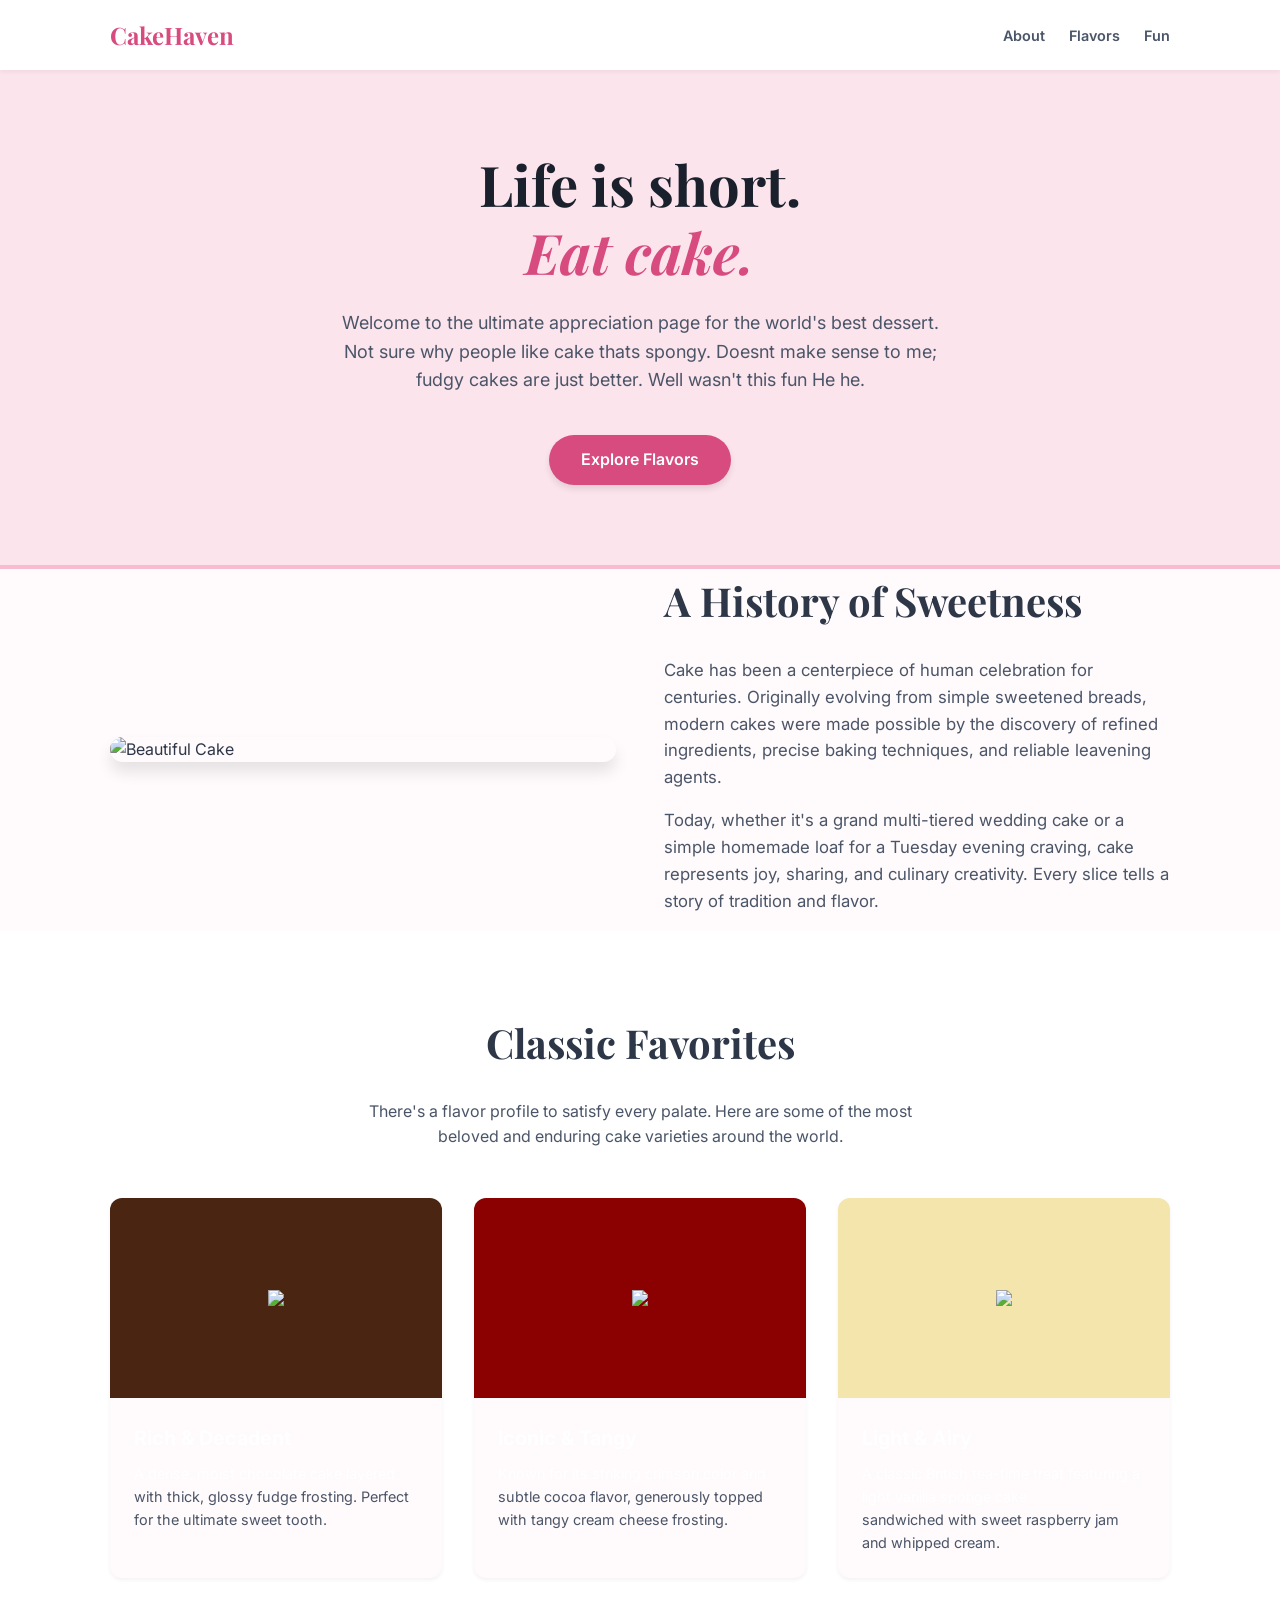
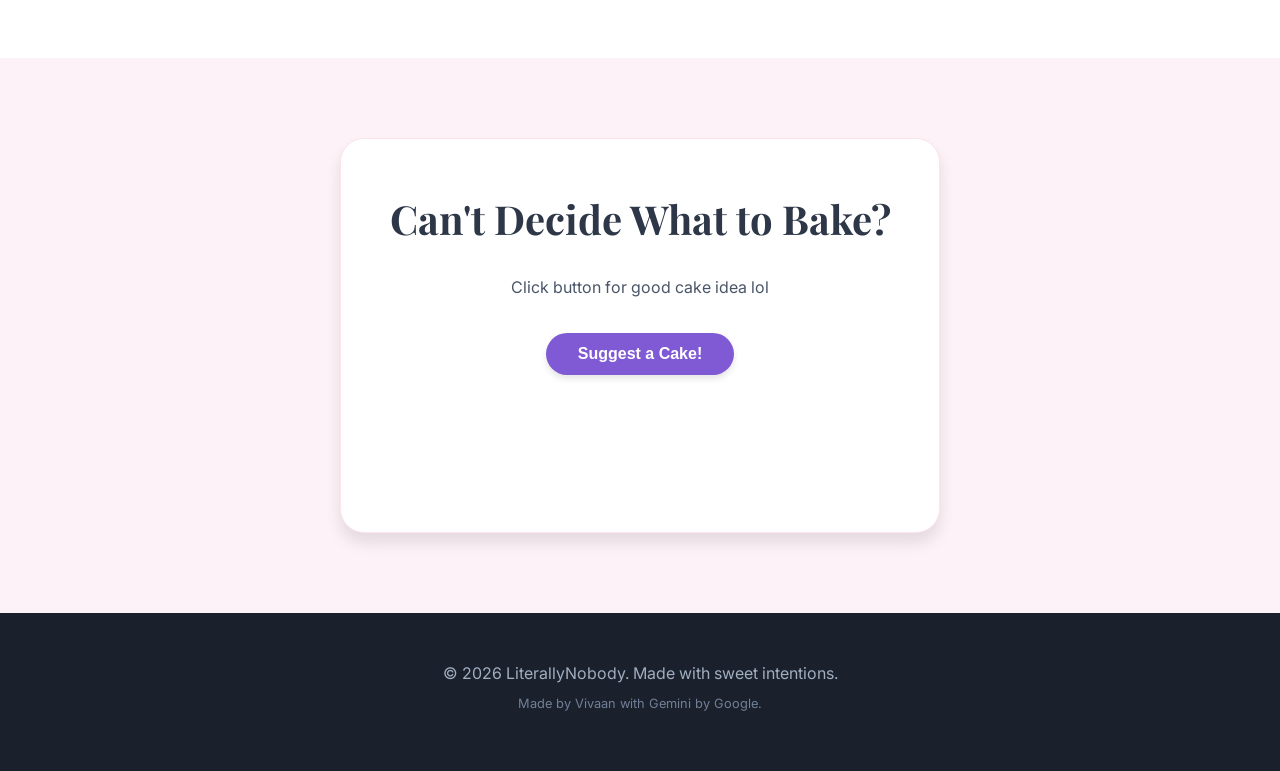
==== vibes.html @ 59e698a9 "vibes" ====
<!DOCTYPE html>
<html lang="en">
<head>
    <meta charset="UTF-8">
    <meta name="viewport" content="width=device-width, initial-scale=1.0">
    <title>The Cake Haven - Vanilla Edition</title>
    <link rel="preconnect" href="https://fonts.googleapis.com">
    <link rel="preconnect" href="https://fonts.gstatic.com" crossorigin>
    <link href="https://fonts.googleapis.com/css2?family=Inter:wght@300;400;600&family=Playfair+Display:ital,wght@0,400;0,700;1,400&display=swap" rel="stylesheet">
    
    <style>
        :root {
            --primary-color: #d84b7f;
            --primary-hover: #b83863;
            --secondary-color: #fce4ec;
            --bg-color: #fffafb;
            --text-main: #2d3748;
            --text-muted: #4a5568;
            --white: #ffffff;
            --choco: #4a2511;
            --shadow-sm: 0 2px 4px rgba(0,0,0,0.05);
            --shadow-md: 0 4px 6px rgba(0,0,0,0.1);
            --shadow-lg: 0 10px 15px rgba(0,0,0,0.1);
            --radius-md: 12px;
            --radius-lg: 24px;
            --radius-full: 9999px;
            --transition: all 0.3s ease;
        }

        * {
            margin: 0;
            padding: 0;
            box-sizing: border-box;
        }

        html {
            scroll-behavior: smooth;
        }

        body {
            font-family: 'Inter', sans-serif;
            background-color: var(--bg-color);
            color: var(--text-main);
            line-height: 1.6;
        }

        h1, h2, h3, .brand {
            font-family: 'Playfair Display', serif;
        }

        a {
            text-decoration: none;
            color: inherit;
        }

        .container {
            max-width: 1100px;
            margin: 0 auto;
            padding: 0 20px;
        }

        nav {
            background-color: var(--white);
            box-shadow: var(--shadow-sm);
            position: sticky;
            top: 0;
            z-index: 100;
        }

        .nav-content {
            display: flex;
            justify-content: space-between;
            align-items: center;
            padding: 1rem 20px;
            max-width: 1100px;
            margin: 0 auto;
        }

        .brand {
            font-size: 1.5rem;
            font-weight: 700;
            color: var(--primary-color);
        }

        .nav-links {
            display: flex;
            gap: 1.5rem;
        }

        .nav-links a {
            font-weight: 600;
            font-size: 0.9rem;
            color: var(--text-muted);
            transition: var(--transition);
        }

        .nav-links a:hover {
            color: var(--primary-color);
        }

        header {
            background-color: var(--secondary-color);
            padding: 5rem 20px;
            text-align: center;
            border-bottom: 4px solid #f8bbd0;
        }

        .hero-title {
            font-size: 3.5rem;
            font-weight: 700;
            margin-bottom: 1.5rem;
            color: #1a202c;
            line-height: 1.2;
        }

        .hero-title span {
            color: var(--primary-color);
            font-style: italic;
        }

        .hero-text {
            font-size: 1.125rem;
            color: var(--text-muted);
            max-width: 600px;
            margin: 0 auto 2.5rem auto;
        }

        .btn {
            display: inline-block;
            background-color: var(--primary-color);
            color: var(--white);
            padding: 12px 32px;
            border-radius: var(--radius-full);
            font-size: 1rem;
            font-weight: 600;
            cursor: pointer;
            border: none;
            transition: var(--transition);
            box-shadow: var(--shadow-md);
        }

        .btn:hover {
            background-color: var(--primary-hover);
            transform: translateY(-2px);
            box-shadow: var(--shadow-lg);
        }

        section {
            padding: 5rem 0;
        }

        /* About Section */
        .about-layout {
            display: flex;
            align-items: center;
            gap: 3rem;
            flex-wrap: wrap;
        }

        .about-image {
            flex: 1 1 400px;
        }

        .about-image img {
            width: 100%;
            height: auto;
            border-radius: var(--radius-lg);
            box-shadow: var(--shadow-lg);
            display: block;
        }

        .about-text {
            flex: 1 1 400px;
        }

        .section-title {
            font-size: 2.5rem;
            margin-bottom: 1.5rem;
        }

        .about-text p {
            margin-bottom: 1rem;
            color: var(--text-muted);
            font-size: 1.05rem;
        }

        /* Flavors Section */
        .flavors-section {
            background-color: var(--white);
        }

        .text-center {
            text-align: center;
        }

        .flavors-intro {
            max-width: 600px;
            margin: 0 auto 3rem auto;
            color: var(--text-muted);
        }

        .flavors-grid {
            display: grid;
            grid-template-columns: repeat(auto-fit, minmax(300px, 1fr));
            gap: 2rem;
        }

        .flavor-card {
            background-color: var(--bg-color);
            border-radius: var(--radius-md);
            overflow: hidden;
            box-shadow: var(--shadow-sm);
            transition: var(--transition);
        }

        .flavor-card:hover {
            box-shadow: var(--shadow-lg);
            transform: translateY(-5px);
        }

        .card-img-placeholder {
            height: 200px;
            display: flex;
            align-items: center;
            justify-content: center;
            font-family: 'Playfair Display', serif;
            font-size: 1.5rem;
            font-weight: 700;
            color: var(--white);
        }

        .card-img-placeholder.choco { background-color: var(--choco); }
        .card-img-placeholder.red { background-color: #8b0000; }
        .card-img-placeholder.vanilla { background-color: #f3e5ab; color: var(--text-main); }

        .card-content {
            padding: 1.5rem;
        }

        .card-content h3 {
            font-size: 1.25rem;
            margin-bottom: 0.5rem;
            font-family: 'Inter', sans-serif;
        }

        .card-content p {
            font-size: 0.9rem;
            color: var(--text-muted);
        }

        .interactive-section {
            background-color: #fdf2f8;
        }

        .interactive-card {
            background-color: var(--white);
            max-width: 600px;
            margin: 0 auto;
            padding: 3rem;
            border-radius: var(--radius-lg);
            box-shadow: var(--shadow-lg);
            text-align: center;
            border: 1px solid #fce4ec;
        }

        .interactive-card p {
            margin-bottom: 2rem;
            color: var(--text-muted);
        }

        .suggestion-box {
            margin-top: 2rem;
            padding: 1.5rem;
            background-color: #faf5ff;
            border: 1px solid #e9d8fd;
            border-radius: var(--radius-md);
            opacity: 0;
            visibility: hidden;
            transition: opacity 0.5s ease, visibility 0.5s ease;
        }

        .suggestion-box.active {
            opacity: 1;
            visibility: visible;
        }

        .suggestion-label {
            font-size: 0.75rem;
            text-transform: uppercase;
            letter-spacing: 0.1em;
            color: #805ad5;
            font-weight: 600;
            margin-bottom: 0.5rem;
            font-family: 'Inter', sans-serif;
        }

        .suggestion-result {
            font-size: 1.75rem;
            color: var(--text-main);
            font-weight: 700;
        }

        footer {
            background-color: #1a202c;
            color: #a0aec0;
            text-align: center;
            padding: 3rem 20px;
        }

        footer p {
            margin-bottom: 0.5rem;
        }

        footer .disclaimer {
            font-size: 0.8rem;
            color: #718096;
        }

        /* Responsive */
        @media (max-width: 768px) {
            .hero-title { font-size: 2.5rem; }
            .section-title { font-size: 2rem; }
            .about-layout { gap: 2rem; }
            .interactive-card { padding: 2rem 1.5rem; }
        }

        .blue {
            color: white;
        }
    </style>
</head>
<body>

    <nav>
        <div class="nav-content">
            <a href="#" class="brand">CakeHaven</a>
            <div class="nav-links">
                <a href="#about">About</a>
                <a href="#flavors">Flavors</a>
                <a href="#interactive">Fun</a>
            </div>
        </div>
    </nav>

    <header>
        <div class="container">
            <h1 class="hero-title">Life is short.<br><span>Eat cake.</span></h1>
            <p class="hero-text">Welcome to the ultimate appreciation page for the world's best dessert. Not sure why people like cake thats spongy. Doesnt make sense to me; fudgy cakes are just better. Well wasn't this fun He he.</p>
            <a href="#flavors" class="btn">Explore Flavors</a>
        </div>
    </header>

    <section id="about" class="container">
        <div class="about-layout">
            <div class="about-image">
                <!-- Using a placeholder image for the vanilla version -->
                <img src="https://upload.wikimedia.org/wikipedia/commons/4/44/Birthday_cake_%282%29.jpg?utm_source=commons.wikimedia.org&utm_campaign=index&utm_content=original" alt="Beautiful Cake">
            </div>
            <div class="about-text">
                <h2 class="section-title">A History of Sweetness</h2>
                <p>Cake has been a centerpiece of human celebration for centuries. Originally evolving from simple sweetened breads, modern cakes were made possible by the discovery of refined ingredients, precise baking techniques, and reliable leavening agents.</p>
                <p>Today, whether it's a grand multi-tiered wedding cake or a simple homemade loaf for a Tuesday evening craving, cake represents joy, sharing, and culinary creativity. Every slice tells a story of tradition and flavor.</p>
            </div>
        </div>
    </section>

    <section id="flavors" class="flavors-section">
        <div class="container">
            <div class="text-center">
                <h2 class="section-title">Classic Favorites</h2>
                <p class="flavors-intro">There's a flavor profile to satisfy every palate. Here are some of the most beloved and enduring cake varieties around the world.</p>
            </div>
            
            <div class="flavors-grid">
                <!-- Card 1 -->
                <div class="flavor-card">
                    <div class="card-img-placeholder choco"><img src="https://encrypted-tbn0.gstatic.com/images?q=tbn:ANd9GcQIDfgzZBkDszz2Hn9zPDyHk4JAZPLF9RLskzzge7JoJQ&s=10"></div>
                    <div class="card-content">
                        <h3 class="blue">Rich & Decadent</h3>
                        <p><span class="blue">A dense, moist chocolate cake layered</span><br> with thick, glossy fudge frosting. Perfect for the ultimate sweet tooth.</p>
                    </div>
                </div>

                <!-- Card 2 -->
                <div class="flavor-card">
                    <div class="card-img-placeholder red"><img src="https://upload.wikimedia.org/wikipedia/commons/7/77/Red_velvet_cake_flickr_habitatgirl.jpg?utm_source=commons.wikimedia.org&utm_campaign=index&utm_content=original"></div>
                    <div class="card-content">
                        <h3 class="blue">Iconic & Tangy</h3>
                        <p><span class="blue">Known for its striking crimson color and </span><br>subtle cocoa flavor, generously topped with tangy cream cheese frosting.</p>
                    </div>
                </div>

                <!-- Card 3 -->
                <div class="flavor-card">
                    <div class="card-img-placeholder vanilla"><img src="https://upload.wikimedia.org/wikipedia/commons/2/2d/Victoria_sponge.jpg?utm_source=commons.wikimedia.org&utm_campaign=index&utm_content=original"></div>
                    <div class="card-content">
                        <h3 class="blue">Light & Airy</h3>
                        <p><span class="blue">A classic British tea-time treat featuring a light vanilla sponge cake</span><br> sandwiched with sweet raspberry jam and whipped cream.</p>
                    </div>
                </div>
            </div>
        </div>
    </section>

    <section id="interactive" class="interactive-section">
        <div class="container">
            <div class="interactive-card">
                <h2 class="section-title">Can't Decide What to Bake?</h2>
                <p>Click button for good cake idea lol</p>
                
                <button id="generate-btn" class="btn" style="background-color: #805ad5;">Suggest a Cake!</button>
                
                <div id="suggestion-box" class="suggestion-box">
                    <div class="suggestion-label">You should try making:</div>
                    <div id="cake-result" class="suggestion-result"></div>
                </div>
            </div>
        </div>
    </section>

    <footer>
        <p>&copy; 2026 LiterallyNobody. Made with sweet intentions.</p>
        <p class="disclaimer">Made by Vivaan with Gemini by Google.</p>
    </footer>

    <script>
        document.addEventListener('DOMContentLoaded', function() {
            const button = document.getElementById('generate-btn');
            const suggestionBox = document.getElementById('suggestion-box');
            const resultText = document.getElementById('cake-result');
            
            const cakes = [
                "Lemon Drizzle Cake 🍋",
                "Carrot Cake with Cream Cheese 🥕",
                "Matcha Mille Crepe Cake 🍵",
                "Classic Tiramisu ☕",
                "Black Forest Gateau 🍒",
                "Tropical Hummingbird Cake 🍍",
                "Traditional Tres Leches 🥛",
                "Strawberry Shortcake 🍓",
                "Funfetti Birthday Cake 🎉",
                "Coconut Pandan Chiffon 🥥"
            ];

            button.addEventListener('click', function() {
                // Select a random cake from the array
                const randomIndex = Math.floor(Math.random() * cakes.length);
                const randomCake = cakes[randomIndex];
                
                // Temporarily hide the box if it's already visible to allow a re-trigger effect
                suggestionBox.classList.remove('active');
                
                // Small timeout to allow CSS transition to reset before showing new result
                setTimeout(function() {
                    resultText.textContent = randomCake;
                    suggestionBox.classList.add('active');
                }, 100);
            });
        });
    </script>
</body>
</html>
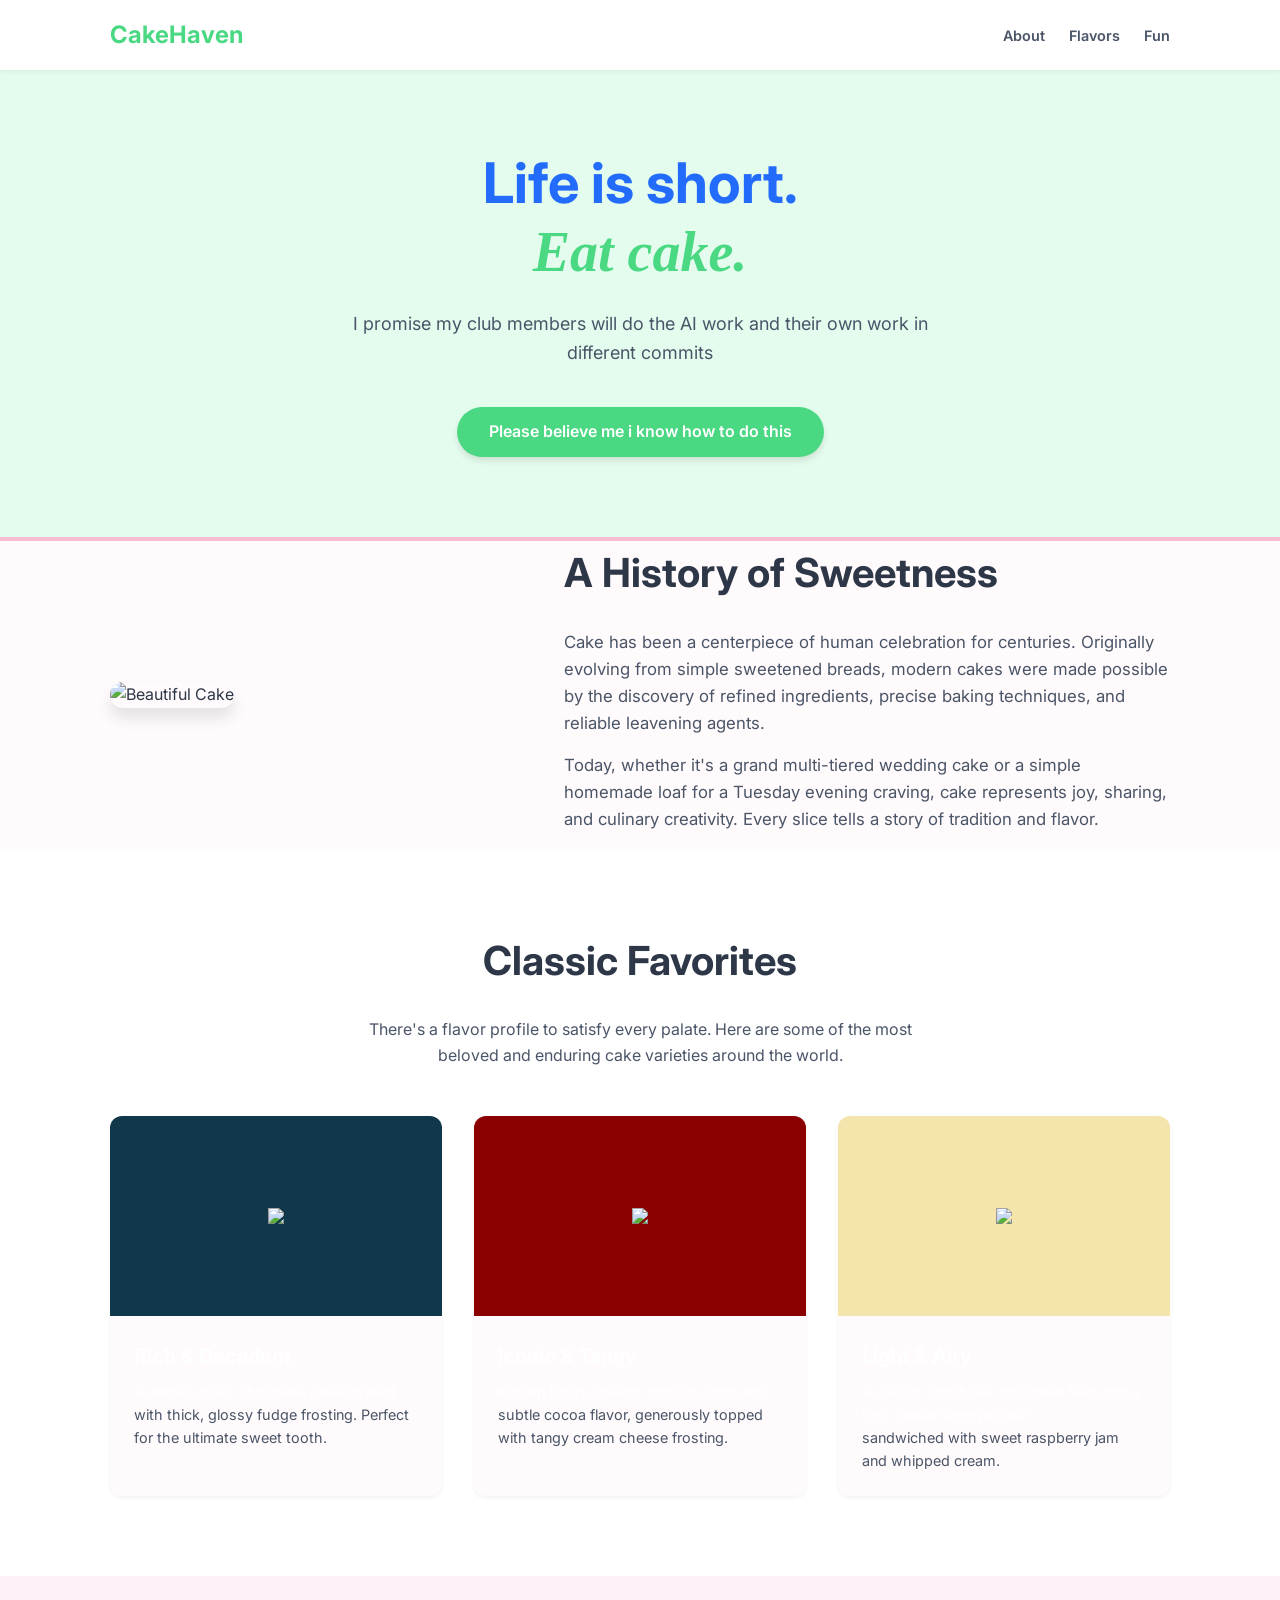
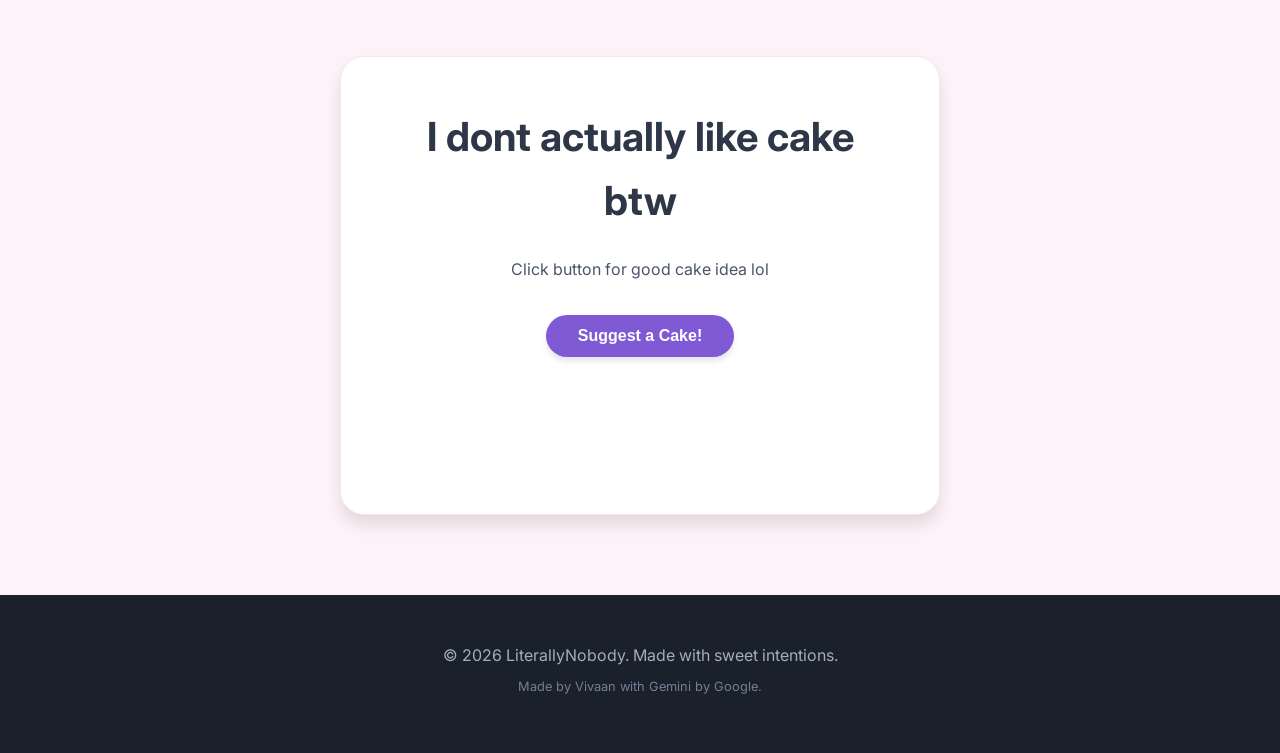
==== commit f5225a9e: "pls accept" ====
--- a/vibes.html
+++ b/vibes.html
@@ -3,21 +3,21 @@
 <head>
     <meta charset="UTF-8">
     <meta name="viewport" content="width=device-width, initial-scale=1.0">
-    <title>The Cake Haven - Vanilla Edition</title>
+    <title>Hi There</title>
     <link rel="preconnect" href="https://fonts.googleapis.com">
     <link rel="preconnect" href="https://fonts.gstatic.com" crossorigin>
     <link href="https://fonts.googleapis.com/css2?family=Inter:wght@300;400;600&family=Playfair+Display:ital,wght@0,400;0,700;1,400&display=swap" rel="stylesheet">
     
     <style>
         :root {
-            --primary-color: #d84b7f;
-            --primary-hover: #b83863;
-            --secondary-color: #fce4ec;
+            --primary-color: #4bd883;
+            --primary-hover: #38b847;
+            --secondary-color: #e4fcee;
             --bg-color: #fffafb;
             --text-main: #2d3748;
             --text-muted: #4a5568;
             --white: #ffffff;
-            --choco: #4a2511;
+            --choco: #11384a;
             --shadow-sm: 0 2px 4px rgba(0,0,0,0.05);
             --shadow-md: 0 4px 6px rgba(0,0,0,0.1);
             --shadow-lg: 0 10px 15px rgba(0,0,0,0.1);
@@ -45,7 +45,7 @@
         }
 
         h1, h2, h3, .brand {
-            font-family: 'Playfair Display', serif;
+            font-family: 'Inter', serif;
         }
 
         a {
@@ -109,7 +109,7 @@
             font-size: 3.5rem;
             font-weight: 700;
             margin-bottom: 1.5rem;
-            color: #1a202c;
+            color: #236bfa;
             line-height: 1.2;
         }
 
@@ -158,7 +158,7 @@
         }
 
         .about-image {
-            flex: 1 1 400px;
+            flex: 1 1 200px;
         }
 
         .about-image img {
@@ -166,7 +166,7 @@
             height: auto;
             border-radius: var(--radius-lg);
             box-shadow: var(--shadow-lg);
-            display: block;
+            display: inline;
         }
 
         .about-text {
@@ -345,8 +345,8 @@
     <header>
         <div class="container">
             <h1 class="hero-title">Life is short.<br><span>Eat cake.</span></h1>
-            <p class="hero-text">Welcome to the ultimate appreciation page for the world's best dessert. Not sure why people like cake thats spongy. Doesnt make sense to me; fudgy cakes are just better. Well wasn't this fun He he.</p>
-            <a href="#flavors" class="btn">Explore Flavors</a>
+            <p class="hero-text">I promise my club members will do the AI work and their own work in different commits</p>
+            <a href="#flavors" class="btn">Please believe me i know how to do this</a>
         </div>
     </header>
 
@@ -405,7 +405,7 @@
     <section id="interactive" class="interactive-section">
         <div class="container">
             <div class="interactive-card">
-                <h2 class="section-title">Can't Decide What to Bake?</h2>
+                <h2 class="section-title">I dont actually like cake btw</h2>
                 <p>Click button for good cake idea lol</p>
                 
                 <button id="generate-btn" class="btn" style="background-color: #805ad5;">Suggest a Cake!</button>
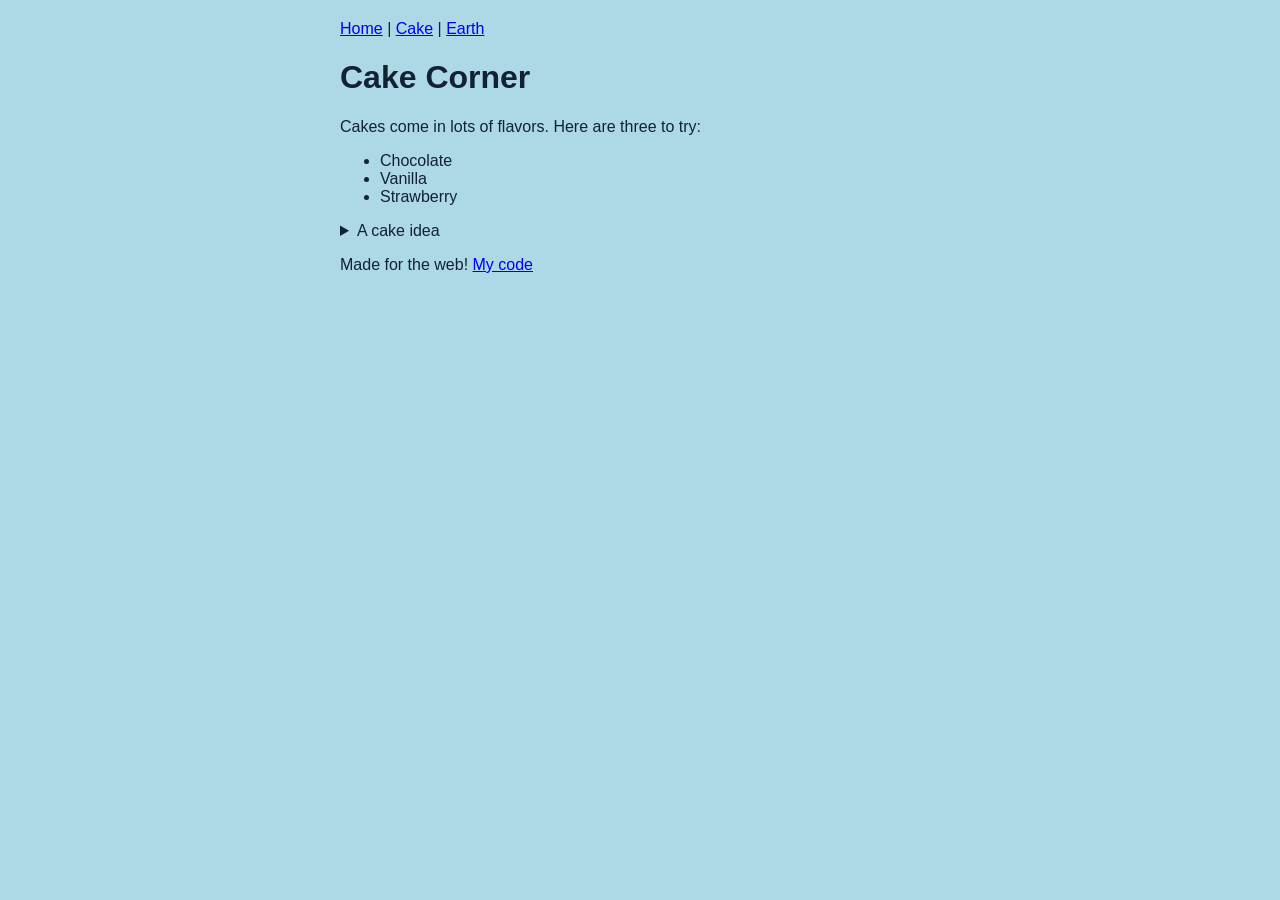
==== commit 37aba29b: "Add files via upload" ====
--- a/vibes.html
+++ b/vibes.html
@@ -1,462 +1,27 @@
-<!DOCTYPE html>
-<html lang="en">
-<head>
-    <meta charset="UTF-8">
-    <meta name="viewport" content="width=device-width, initial-scale=1.0">
-    <title>Hi There</title>
-    <link rel="preconnect" href="https://fonts.googleapis.com">
-    <link rel="preconnect" href="https://fonts.gstatic.com" crossorigin>
-    <link href="https://fonts.googleapis.com/css2?family=Inter:wght@300;400;600&family=Playfair+Display:ital,wght@0,400;0,700;1,400&display=swap" rel="stylesheet">
-    
-    <style>
-        :root {
-            --primary-color: #4bd883;
-            --primary-hover: #38b847;
-            --secondary-color: #e4fcee;
-            --bg-color: #fffafb;
-            --text-main: #2d3748;
-            --text-muted: #4a5568;
-            --white: #ffffff;
-            --choco: #11384a;
-            --shadow-sm: 0 2px 4px rgba(0,0,0,0.05);
-            --shadow-md: 0 4px 6px rgba(0,0,0,0.1);
-            --shadow-lg: 0 10px 15px rgba(0,0,0,0.1);
-            --radius-md: 12px;
-            --radius-lg: 24px;
-            --radius-full: 9999px;
-            --transition: all 0.3s ease;
-        }
-
-        * {
-            margin: 0;
-            padding: 0;
-            box-sizing: border-box;
-        }
-
-        html {
-            scroll-behavior: smooth;
-        }
-
-        body {
-            font-family: 'Inter', sans-serif;
-            background-color: var(--bg-color);
-            color: var(--text-main);
-            line-height: 1.6;
-        }
-
-        h1, h2, h3, .brand {
-            font-family: 'Inter', serif;
-        }
-
-        a {
-            text-decoration: none;
-            color: inherit;
-        }
-
-        .container {
-            max-width: 1100px;
-            margin: 0 auto;
-            padding: 0 20px;
-        }
-
-        nav {
-            background-color: var(--white);
-            box-shadow: var(--shadow-sm);
-            position: sticky;
-            top: 0;
-            z-index: 100;
-        }
-
-        .nav-content {
-            display: flex;
-            justify-content: space-between;
-            align-items: center;
-            padding: 1rem 20px;
-            max-width: 1100px;
-            margin: 0 auto;
-        }
-
-        .brand {
-            font-size: 1.5rem;
-            font-weight: 700;
-            color: var(--primary-color);
-        }
-
-        .nav-links {
-            display: flex;
-            gap: 1.5rem;
-        }
-
-        .nav-links a {
-            font-weight: 600;
-            font-size: 0.9rem;
-            color: var(--text-muted);
-            transition: var(--transition);
-        }
-
-        .nav-links a:hover {
-            color: var(--primary-color);
-        }
-
-        header {
-            background-color: var(--secondary-color);
-            padding: 5rem 20px;
-            text-align: center;
-            border-bottom: 4px solid #f8bbd0;
-        }
-
-        .hero-title {
-            font-size: 3.5rem;
-            font-weight: 700;
-            margin-bottom: 1.5rem;
-            color: #236bfa;
-            line-height: 1.2;
-        }
-
-        .hero-title span {
-            color: var(--primary-color);
-            font-style: italic;
-        }
-
-        .hero-text {
-            font-size: 1.125rem;
-            color: var(--text-muted);
-            max-width: 600px;
-            margin: 0 auto 2.5rem auto;
-        }
-
-        .btn {
-            display: inline-block;
-            background-color: var(--primary-color);
-            color: var(--white);
-            padding: 12px 32px;
-            border-radius: var(--radius-full);
-            font-size: 1rem;
-            font-weight: 600;
-            cursor: pointer;
-            border: none;
-            transition: var(--transition);
-            box-shadow: var(--shadow-md);
-        }
-
-        .btn:hover {
-            background-color: var(--primary-hover);
-            transform: translateY(-2px);
-            box-shadow: var(--shadow-lg);
-        }
-
-        section {
-            padding: 5rem 0;
-        }
-
-        /* About Section */
-        .about-layout {
-            display: flex;
-            align-items: center;
-            gap: 3rem;
-            flex-wrap: wrap;
-        }
-
-        .about-image {
-            flex: 1 1 200px;
-        }
-
-        .about-image img {
-            width: 100%;
-            height: auto;
-            border-radius: var(--radius-lg);
-            box-shadow: var(--shadow-lg);
-            display: inline;
-        }
-
-        .about-text {
-            flex: 1 1 400px;
-        }
-
-        .section-title {
-            font-size: 2.5rem;
-            margin-bottom: 1.5rem;
-        }
-
-        .about-text p {
-            margin-bottom: 1rem;
-            color: var(--text-muted);
-            font-size: 1.05rem;
-        }
-
-        /* Flavors Section */
-        .flavors-section {
-            background-color: var(--white);
-        }
-
-        .text-center {
-            text-align: center;
-        }
-
-        .flavors-intro {
-            max-width: 600px;
-            margin: 0 auto 3rem auto;
-            color: var(--text-muted);
-        }
-
-        .flavors-grid {
-            display: grid;
-            grid-template-columns: repeat(auto-fit, minmax(300px, 1fr));
-            gap: 2rem;
-        }
-
-        .flavor-card {
-            background-color: var(--bg-color);
-            border-radius: var(--radius-md);
-            overflow: hidden;
-            box-shadow: var(--shadow-sm);
-            transition: var(--transition);
-        }
-
-        .flavor-card:hover {
-            box-shadow: var(--shadow-lg);
-            transform: translateY(-5px);
-        }
-
-        .card-img-placeholder {
-            height: 200px;
-            display: flex;
-            align-items: center;
-            justify-content: center;
-            font-family: 'Playfair Display', serif;
-            font-size: 1.5rem;
-            font-weight: 700;
-            color: var(--white);
-        }
-
-        .card-img-placeholder.choco { background-color: var(--choco); }
-        .card-img-placeholder.red { background-color: #8b0000; }
-        .card-img-placeholder.vanilla { background-color: #f3e5ab; color: var(--text-main); }
-
-        .card-content {
-            padding: 1.5rem;
-        }
-
-        .card-content h3 {
-            font-size: 1.25rem;
-            margin-bottom: 0.5rem;
-            font-family: 'Inter', sans-serif;
-        }
-
-        .card-content p {
-            font-size: 0.9rem;
-            color: var(--text-muted);
-        }
-
-        .interactive-section {
-            background-color: #fdf2f8;
-        }
-
-        .interactive-card {
-            background-color: var(--white);
-            max-width: 600px;
-            margin: 0 auto;
-            padding: 3rem;
-            border-radius: var(--radius-lg);
-            box-shadow: var(--shadow-lg);
-            text-align: center;
-            border: 1px solid #fce4ec;
-        }
-
-        .interactive-card p {
-            margin-bottom: 2rem;
-            color: var(--text-muted);
-        }
-
-        .suggestion-box {
-            margin-top: 2rem;
-            padding: 1.5rem;
-            background-color: #faf5ff;
-            border: 1px solid #e9d8fd;
-            border-radius: var(--radius-md);
-            opacity: 0;
-            visibility: hidden;
-            transition: opacity 0.5s ease, visibility 0.5s ease;
-        }
-
-        .suggestion-box.active {
-            opacity: 1;
-            visibility: visible;
-        }
-
-        .suggestion-label {
-            font-size: 0.75rem;
-            text-transform: uppercase;
-            letter-spacing: 0.1em;
-            color: #805ad5;
-            font-weight: 600;
-            margin-bottom: 0.5rem;
-            font-family: 'Inter', sans-serif;
-        }
-
-        .suggestion-result {
-            font-size: 1.75rem;
-            color: var(--text-main);
-            font-weight: 700;
-        }
-
-        footer {
-            background-color: #1a202c;
-            color: #a0aec0;
-            text-align: center;
-            padding: 3rem 20px;
-        }
-
-        footer p {
-            margin-bottom: 0.5rem;
-        }
-
-        footer .disclaimer {
-            font-size: 0.8rem;
-            color: #718096;
-        }
-
-        /* Responsive */
-        @media (max-width: 768px) {
-            .hero-title { font-size: 2.5rem; }
-            .section-title { font-size: 2rem; }
-            .about-layout { gap: 2rem; }
-            .interactive-card { padding: 2rem 1.5rem; }
-        }
-
-        .blue {
-            color: white;
-        }
-    </style>
-</head>
-<body>
-
-    <nav>
-        <div class="nav-content">
-            <a href="#" class="brand">CakeHaven</a>
-            <div class="nav-links">
-                <a href="#about">About</a>
-                <a href="#flavors">Flavors</a>
-                <a href="#interactive">Fun</a>
-            </div>
-        </div>
-    </nav>
-
-    <header>
-        <div class="container">
-            <h1 class="hero-title">Life is short.<br><span>Eat cake.</span></h1>
-            <p class="hero-text">I promise my club members will do the AI work and their own work in different commits</p>
-            <a href="#flavors" class="btn">Please believe me i know how to do this</a>
-        </div>
-    </header>
-
-    <section id="about" class="container">
-        <div class="about-layout">
-            <div class="about-image">
-                <!-- Using a placeholder image for the vanilla version -->
-                <img src="https://upload.wikimedia.org/wikipedia/commons/4/44/Birthday_cake_%282%29.jpg?utm_source=commons.wikimedia.org&utm_campaign=index&utm_content=original" alt="Beautiful Cake">
-            </div>
-            <div class="about-text">
-                <h2 class="section-title">A History of Sweetness</h2>
-                <p>Cake has been a centerpiece of human celebration for centuries. Originally evolving from simple sweetened breads, modern cakes were made possible by the discovery of refined ingredients, precise baking techniques, and reliable leavening agents.</p>
-                <p>Today, whether it's a grand multi-tiered wedding cake or a simple homemade loaf for a Tuesday evening craving, cake represents joy, sharing, and culinary creativity. Every slice tells a story of tradition and flavor.</p>
-            </div>
-        </div>
-    </section>
-
-    <section id="flavors" class="flavors-section">
-        <div class="container">
-            <div class="text-center">
-                <h2 class="section-title">Classic Favorites</h2>
-                <p class="flavors-intro">There's a flavor profile to satisfy every palate. Here are some of the most beloved and enduring cake varieties around the world.</p>
-            </div>
-            
-            <div class="flavors-grid">
-                <!-- Card 1 -->
-                <div class="flavor-card">
-                    <div class="card-img-placeholder choco"><img src="https://encrypted-tbn0.gstatic.com/images?q=tbn:ANd9GcQIDfgzZBkDszz2Hn9zPDyHk4JAZPLF9RLskzzge7JoJQ&s=10"></div>
-                    <div class="card-content">
-                        <h3 class="blue">Rich & Decadent</h3>
-                        <p><span class="blue">A dense, moist chocolate cake layered</span><br> with thick, glossy fudge frosting. Perfect for the ultimate sweet tooth.</p>
-                    </div>
-                </div>
-
-                <!-- Card 2 -->
-                <div class="flavor-card">
-                    <div class="card-img-placeholder red"><img src="https://upload.wikimedia.org/wikipedia/commons/7/77/Red_velvet_cake_flickr_habitatgirl.jpg?utm_source=commons.wikimedia.org&utm_campaign=index&utm_content=original"></div>
-                    <div class="card-content">
-                        <h3 class="blue">Iconic & Tangy</h3>
-                        <p><span class="blue">Known for its striking crimson color and </span><br>subtle cocoa flavor, generously topped with tangy cream cheese frosting.</p>
-                    </div>
-                </div>
-
-                <!-- Card 3 -->
-                <div class="flavor-card">
-                    <div class="card-img-placeholder vanilla"><img src="https://upload.wikimedia.org/wikipedia/commons/2/2d/Victoria_sponge.jpg?utm_source=commons.wikimedia.org&utm_campaign=index&utm_content=original"></div>
-                    <div class="card-content">
-                        <h3 class="blue">Light & Airy</h3>
-                        <p><span class="blue">A classic British tea-time treat featuring a light vanilla sponge cake</span><br> sandwiched with sweet raspberry jam and whipped cream.</p>
-                    </div>
-                </div>
-            </div>
-        </div>
-    </section>
-
-    <section id="interactive" class="interactive-section">
-        <div class="container">
-            <div class="interactive-card">
-                <h2 class="section-title">I dont actually like cake btw</h2>
-                <p>Click button for good cake idea lol</p>
-                
-                <button id="generate-btn" class="btn" style="background-color: #805ad5;">Suggest a Cake!</button>
-                
-                <div id="suggestion-box" class="suggestion-box">
-                    <div class="suggestion-label">You should try making:</div>
-                    <div id="cake-result" class="suggestion-result"></div>
-                </div>
-            </div>
-        </div>
-    </section>
-
-    <footer>
-        <p>&copy; 2026 LiterallyNobody. Made with sweet intentions.</p>
-        <p class="disclaimer">Made by Vivaan with Gemini by Google.</p>
-    </footer>
-
-    <script>
-        document.addEventListener('DOMContentLoaded', function() {
-            const button = document.getElementById('generate-btn');
-            const suggestionBox = document.getElementById('suggestion-box');
-            const resultText = document.getElementById('cake-result');
-            
-            const cakes = [
-                "Lemon Drizzle Cake 🍋",
-                "Carrot Cake with Cream Cheese 🥕",
-                "Matcha Mille Crepe Cake 🍵",
-                "Classic Tiramisu ☕",
-                "Black Forest Gateau 🍒",
-                "Tropical Hummingbird Cake 🍍",
-                "Traditional Tres Leches 🥛",
-                "Strawberry Shortcake 🍓",
-                "Funfetti Birthday Cake 🎉",
-                "Coconut Pandan Chiffon 🥥"
-            ];
-
-            button.addEventListener('click', function() {
-                // Select a random cake from the array
-                const randomIndex = Math.floor(Math.random() * cakes.length);
-                const randomCake = cakes[randomIndex];
-                
-                // Temporarily hide the box if it's already visible to allow a re-trigger effect
-                suggestionBox.classList.remove('active');
-                
-                // Small timeout to allow CSS transition to reset before showing new result
-                setTimeout(function() {
-                    resultText.textContent = randomCake;
-                    suggestionBox.classList.add('active');
-                }, 100);
-            });
-        });
-    </script>
-</body>
-</html>+<!DOCTYPE html>
+<html lang="en">
+<head>
+    <meta charset="UTF-8">
+    <meta name="viewport" content="width=device-width, initial-scale=1.0">
+    <title>Cake</title>
+    <link rel="icon" href="favicon.svg" type="image/svg+xml">
+    <link rel="stylesheet" href="styles.css">
+</head>
+<body>
+    <nav><a href="index.html">Home</a> | <a href="vibes.html">Cake</a> | <a href="earth.html">Earth</a></nav>
+    <main>
+        <h1>Cake Corner</h1>
+        <p>Cakes come in lots of flavors. Here are three to try:</p>
+        <ul>
+            <li>Chocolate</li>
+            <li>Vanilla</li>
+            <li>Strawberry</li>
+        </ul>
+        <details>
+            <summary>A cake idea</summary>
+            <p>Mix strawberry and vanilla layers for a pink and white cake!</p>
+        </details>
+    </main>
+    <footer><p>Made for the web! <a href="https://github.com/VivaanCode/example1">My code</a></p></footer>
+</body>
+</html>
--- a/styles.css
+++ b/styles.css
@@ -0,0 +1,17 @@
+body {
+    background: lightblue;
+    color: #123;
+    font-family: sans-serif;
+    max-width: 600px;
+    margin: auto;
+    padding: 20px;
+}
+
+img {
+    max-width: 100%;
+    height: auto;
+}
+
+a:hover {
+    color: purple;
+}
